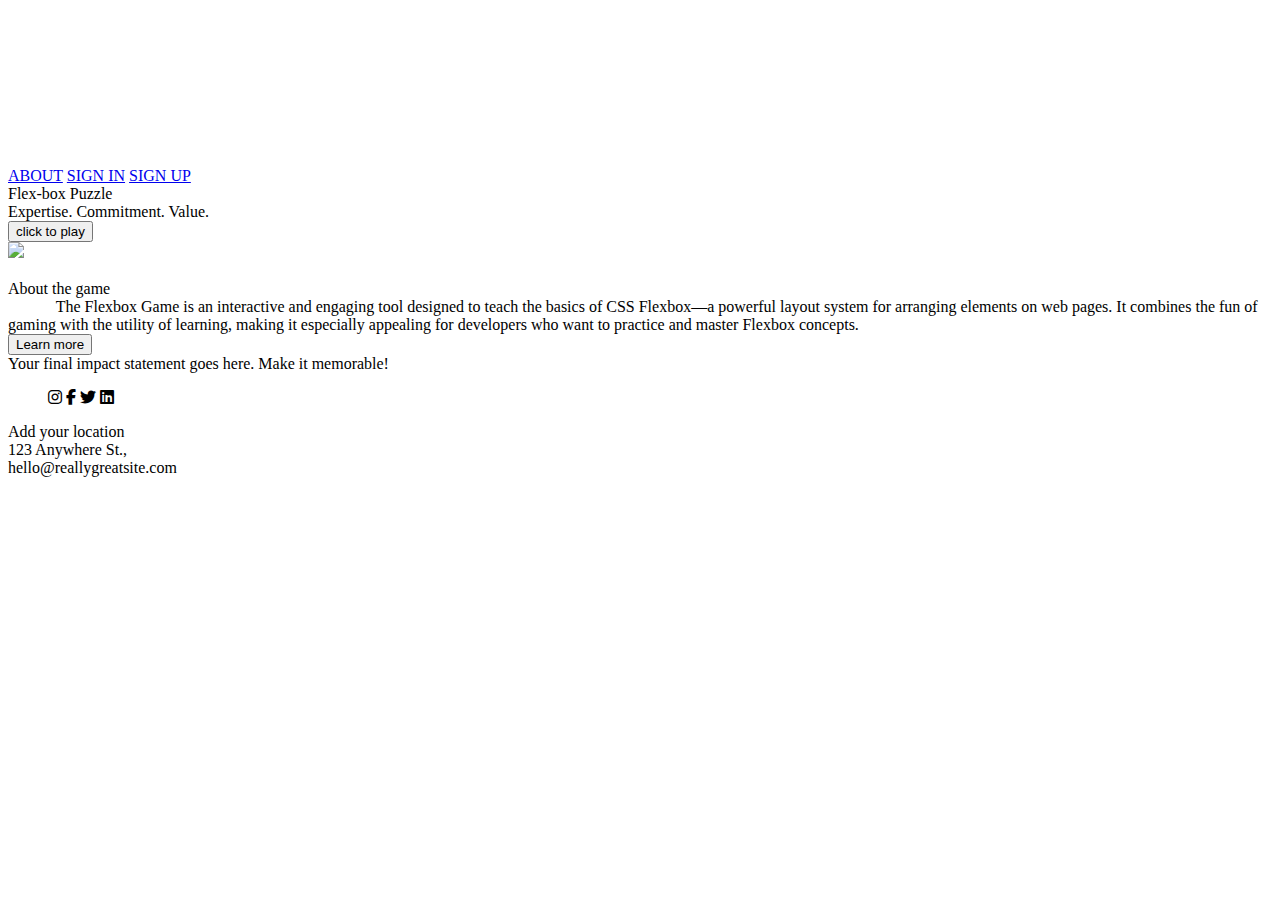
==== font_page/index.html @ 413b0c0a "folder-file names are updated" ====
<!DOCTYPE html>
<html lang="en">

<head>
    <meta charset="UTF-8">
    <meta name="viewport" content="width=device-width, initial-scale=1.0">
    <title>Flexbox Froggy</title>
    <link rel="stylesheet" href="https://cdnjs.cloudflare.com/ajax/libs/font-awesome/6.7.2/css/all.min.css"
        integrity="sha512-Evv84Mr4kqVGRNSgIGL/F/aIDqQb7xQ2vcrdIwxfjThSH8CSR7PBEakCr51Ck+w+/U6swU2Im1vVX0SVk9ABhg=="
        crossorigin="anonymous" referrerpolicy="no-referrer" />
    <link href="https://fonts.googleapis.com/css2?family=League+Spartan:wght@400;700&display=swap" rel="stylesheet">
    <link rel="stylesheet" href="/style1.css">
</head>

<body>
    <!-- navbar -->
    <section class="nav-sec">
        <nav>
            <div class="logo">
                <img src="/logo.svg" alt="Website Logo">
            </div>
            <div class="nav-links">
                <a href="#">ABOUT</a>
                <a href="#">SIGN IN</a>
                <a href="#">SIGN UP</a>
            </div>
        </nav>
    </section>

    <!-- body-1 -->
    <section class="body1">
        <div class="co">
            <div class="co0">Flex-box Puzzle</div>
            <div class="co1">Expertise. Commitment. Value.</div>
            <button>click to play</button>
        </div>
        <div class="img">
            <img src="/first.svg">
        </div>
    </section>
    <!-- body-2 -->
    <section class="body2">
        <div class="img2">
            <img src="/second.svg" alt="">
        </div>
        <div class="co-0">
            <div class="co2">About the game</div>
            <div class="co3">&nbsp; &nbsp; &nbsp; &nbsp; &nbsp; &nbsp; The Flexbox Game is an interactive and engaging
                tool designed to teach the basics of CSS Flexbox—a
                powerful layout system for arranging elements on
                web pages. It combines the fun of gaming with the
                utility of learning, making it especially appealing for
                developers who want to practice and master Flexbox
                concepts.</div>
            <button>Learn more</button>
        </div>
    </section>
    <!-- upper footer part -->
    <footer class="upper-footer">
        <section1 class="upper-footer-content1">
            <div class="upper-footer-content1-01">Your final impact statement goes
                here. Make it memorable!</div>
            <div class="upper-footer-content1-socialmedia-links">
                <ul>
                    <i class="fa-brands fa-instagram" id="social"></i>
                    <i class="fa-brands fa-facebook-f" id="social"></i>
                    <i class="fa-brands fa-twitter" id="social"></i>
                    <i class="fa-brands fa-linkedin" id="social"></i>
                </ul>
            </div>
        </section1>
        <section2 class="upper-footer-content2">
            <div >Add your location</div>
            <div >123 Anywhere St.,</div>
        </section2>
        <section3 class="upper-footer-content3">
            <div>hello@reallygreatsite.com</div>
        </section3>
    </footer>
    <!-- footer part -->
    <footer2>

    </footer2>
</body>

</html>
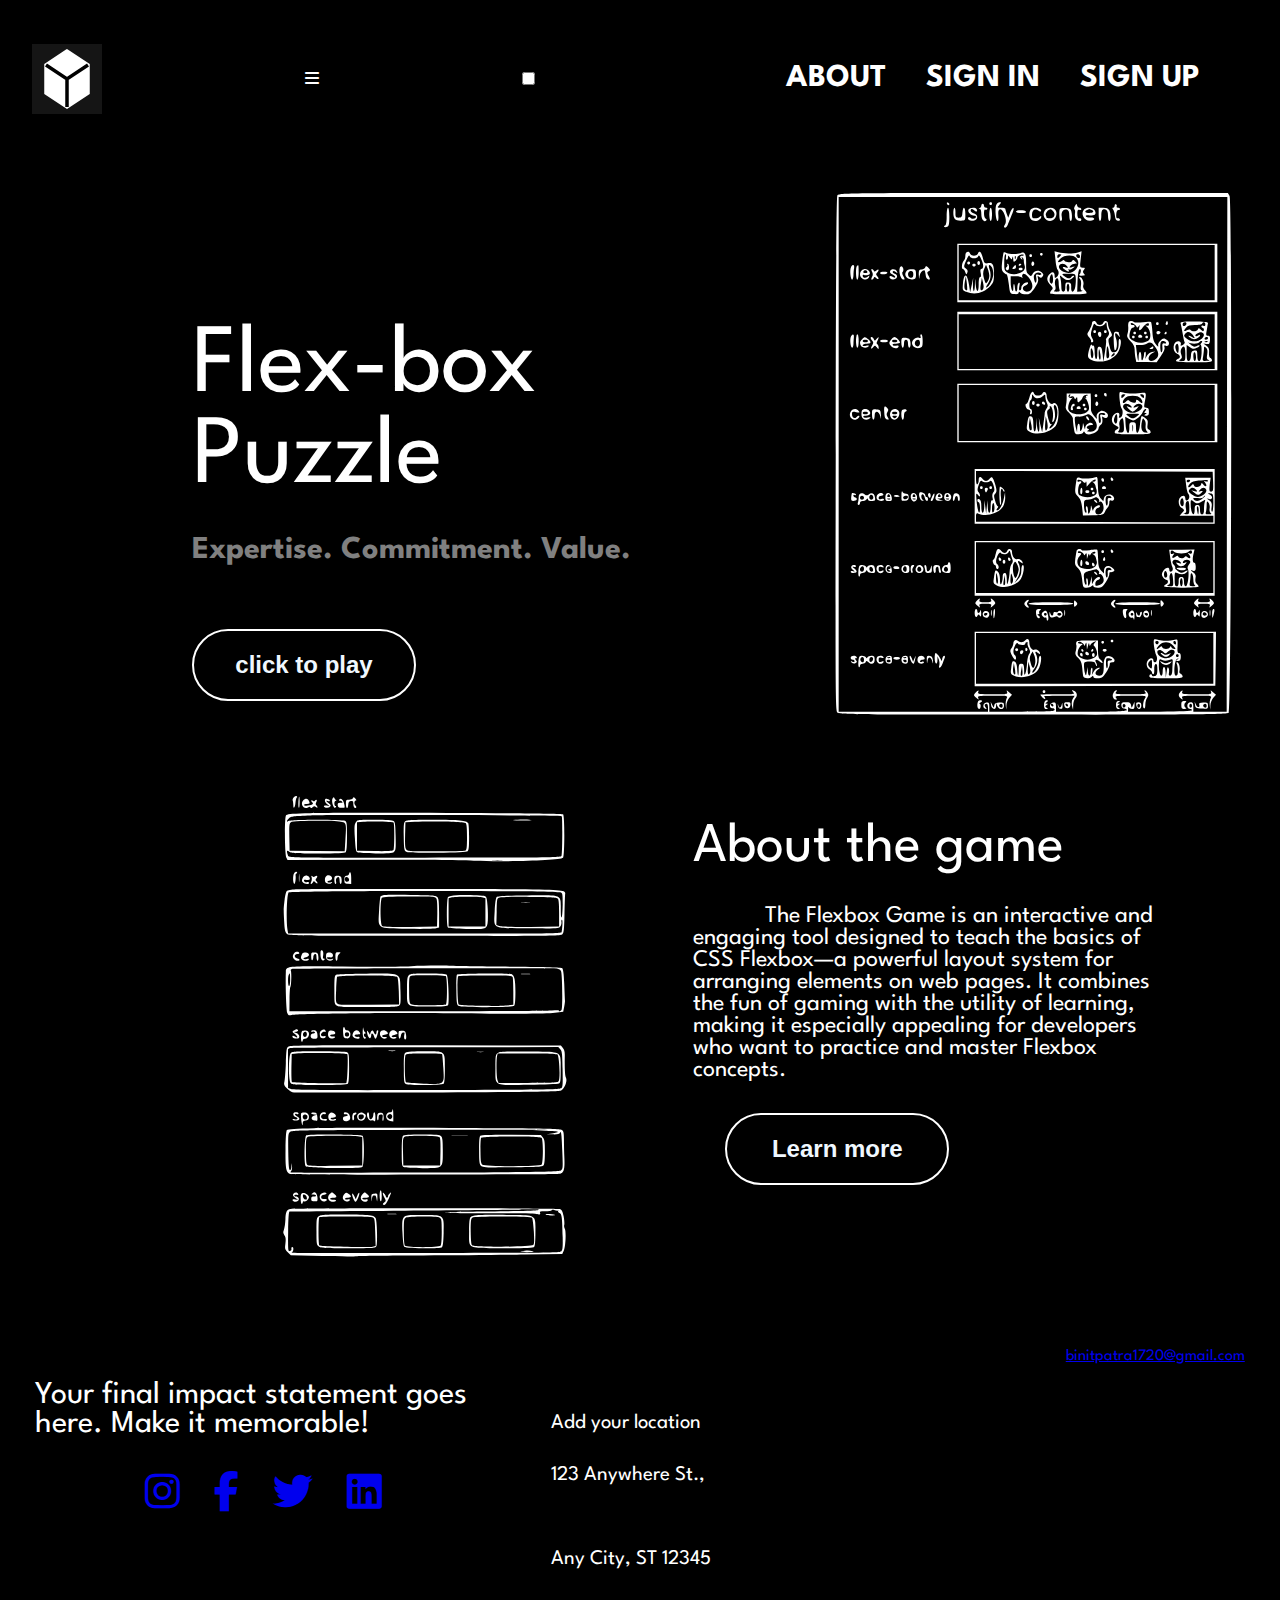
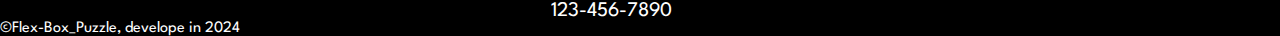
==== commit 2e832f18: "front-page-designed" ====
--- a/font_page/index.html
+++ b/font_page/index.html
@@ -9,7 +9,7 @@
         integrity="sha512-Evv84Mr4kqVGRNSgIGL/F/aIDqQb7xQ2vcrdIwxfjThSH8CSR7PBEakCr51Ck+w+/U6swU2Im1vVX0SVk9ABhg=="
         crossorigin="anonymous" referrerpolicy="no-referrer" />
     <link href="https://fonts.googleapis.com/css2?family=League+Spartan:wght@400;700&display=swap" rel="stylesheet">
-    <link rel="stylesheet" href="/style1.css">
+    <link rel="stylesheet" href="/font_page/style1.css">
 </head>
 
 <body>
@@ -17,8 +17,10 @@
     <section class="nav-sec">
         <nav>
             <div class="logo">
-                <img src="/logo.svg" alt="Website Logo">
+                <img src="/font_page/logo.svg" alt="Website Logo">
             </div>
+            <label for="toggler"><i class="fa-solid fa-bars"></i></label>
+        <input type="checkbox" id="toggler">
             <div class="nav-links">
                 <a href="#">ABOUT</a>
                 <a href="#">SIGN IN</a>
@@ -30,18 +32,18 @@
     <!-- body-1 -->
     <section class="body1">
         <div class="co">
-            <div class="co0">Flex-box Puzzle</div>
+            <div class="co0">Flex-box <span>Puzzle</span></div>
             <div class="co1">Expertise. Commitment. Value.</div>
-            <button>click to play</button>
+            <button class="body1-button">click to play</button>
         </div>
         <div class="img">
-            <img src="/first.svg">
+            <img src="/font_page/first.svg">
         </div>
     </section>
     <!-- body-2 -->
     <section class="body2">
         <div class="img2">
-            <img src="/second.svg" alt="">
+            <img src="/font_page/second.svg" alt="">
         </div>
         <div class="co-0">
             <div class="co2">About the game</div>
@@ -62,24 +64,32 @@
                 here. Make it memorable!</div>
             <div class="upper-footer-content1-socialmedia-links">
                 <ul>
-                    <i class="fa-brands fa-instagram" id="social"></i>
-                    <i class="fa-brands fa-facebook-f" id="social"></i>
-                    <i class="fa-brands fa-twitter" id="social"></i>
-                    <i class="fa-brands fa-linkedin" id="social"></i>
+                    <a href="#"><i class="fa-brands fa-instagram" id="social"></i></a>
+                    <a href="#"><i class="fa-brands fa-facebook-f" id="social"></i></a>
+                    <a href="#"><i class="fa-brands fa-twitter" id="social"></i></a>
+                    <a href="#"><i class="fa-brands fa-linkedin" id="social"></i></a>
                 </ul>
             </div>
         </section1>
         <section2 class="upper-footer-content2">
-            <div >Add your location</div>
-            <div >123 Anywhere St.,</div>
+            <div class="upper-footer-upper-content">
+                <div>Add your location</div>
+                <div>123 Anywhere St.,</div>
+            </div>
+            <div class="upper-footer-lower-content">
+                <div>Any City, ST 12345</div>
+                <div>123-456-7890</div>
+            </div>
         </section2>
         <section3 class="upper-footer-content3">
-            <div>hello@reallygreatsite.com</div>
+            <a href="binitpatra1720@gmail.com" target="blank">binitpatra1720@gmail.com</a>
         </section3>
     </footer>
     <!-- footer part -->
     <footer2>
-
+        <div>
+            <span>&copy;Flex-Box_Puzzle, develope in 2024 </span>
+        </div>
     </footer2>
 </body>
 
--- a/font_page/style1.css
+++ b/font_page/style1.css
@@ -0,0 +1,166 @@
+* {
+    margin: 0;
+    padding: 0;
+    box-sizing: border-box;
+}
+
+body {
+    background-color: black;
+    color: white;
+    font-family: 'League Spartan', sans-serif;
+}
+nav {
+    display: flex;
+    justify-content: space-between;
+    align-items: center;
+    padding: 1rem 2rem;
+}
+nav > .logo{
+    display: flex;
+    justify-content: flex-start;
+}
+.logo img {
+    background-color: black;
+}
+
+.nav-links {
+    display: flex;
+    gap: 2.5rem;
+    padding: 3rem;
+}
+
+.nav-links a {
+    text-decoration: none;
+    color: white;
+    font-size: 2rem;
+    transition: color 0.3s ease;
+    font-weight: bolder;
+}
+
+.nav-links a:hover {
+    color: #00bcd4;
+}
+
+.body1{
+    display: flex;
+    justify-content: space-evenly;
+    align-items: center;
+    padding: 3rem 0rem 5rem 10rem;
+}
+.co{
+    width: 9rem;
+}
+.co0{
+    padding: 5rem 0rem 0rem 2rem;
+    font-size: 6.125rem;
+    width: 30rem;
+}
+.co1{
+    font-size: 2rem;
+    width: 30rem;
+    padding: 2rem 0rem 2rem 2rem;
+    color: grey;
+    font-weight: bold;
+}
+
+.co button{
+    background-color: transparent;
+    border-radius: 50px;
+    font-size: 1.5rem;
+    font-weight: bold;
+    border: 2px solid white;
+    color: aliceblue;
+    width: 14rem;
+    height: 4.5rem;
+    transition: .4s linear;
+    margin: 2rem 0rem 0rem 2rem;
+}
+
+.co button:hover{
+    background-color: #00bcd4;
+    color: black;
+    border: 2px solid #00bcd4;
+}
+.img{
+    margin: -2rem 15rem 0rem 33rem;
+
+}
+.img img{
+    width: 25rem;
+    height: 35rem;
+}
+.body2{
+    display: flex;
+    justify-content: space-evenly;
+    align-items: center;
+    padding: 3rem 0rem 5rem 10rem;
+}
+
+.img2{
+    margin-top: -5rem;
+}
+.img2 img{
+    width: 20rem;
+    height: 30rem;
+    
+}
+.co-0{
+    display: flex;
+    justify-content: center;
+    flex-direction: column;
+    width: 30rem;
+    gap: 2rem;
+    margin-top: -8rem;
+}
+.co2{
+    font-size: 3.5rem;
+}
+.co3{
+    font-size: 1.5rem;
+}
+.co-0 button{
+    background-color: transparent;
+    border-radius: 50px;
+    font-size: 1.5rem;
+    font-weight: bold;
+    border: 2px solid white;
+    color: aliceblue;
+    width: 14rem;
+    height: 4.5rem;
+    transition: .4s linear;
+    margin-left: 2rem;
+}
+
+.co-0 button:hover{
+    background-color: #00bcd4;
+    color: black;
+    border: 2px solid #00bcd4;
+}
+
+.upper-footer{
+    display: flex;
+    justify-content: space-evenly;
+}
+.upper-footer-content1{
+    font-size: 2rem;
+    width: 30rem;
+}
+.upper-footer-content1 div{
+    padding-top: 2rem;
+}
+.upper-footer-content2{
+    font-size: 1.3rem;
+    width: 30rem;
+}
+.upper-footer-content2 div{
+    padding-top: 2rem;
+}
+.upper-footer-content1-socialmedia-links ul{
+    text-align: center;
+    font-size: 2.5rem;
+    margin-left: -3rem;
+}
+
+#social{
+    padding-left: 1.5rem;
+}
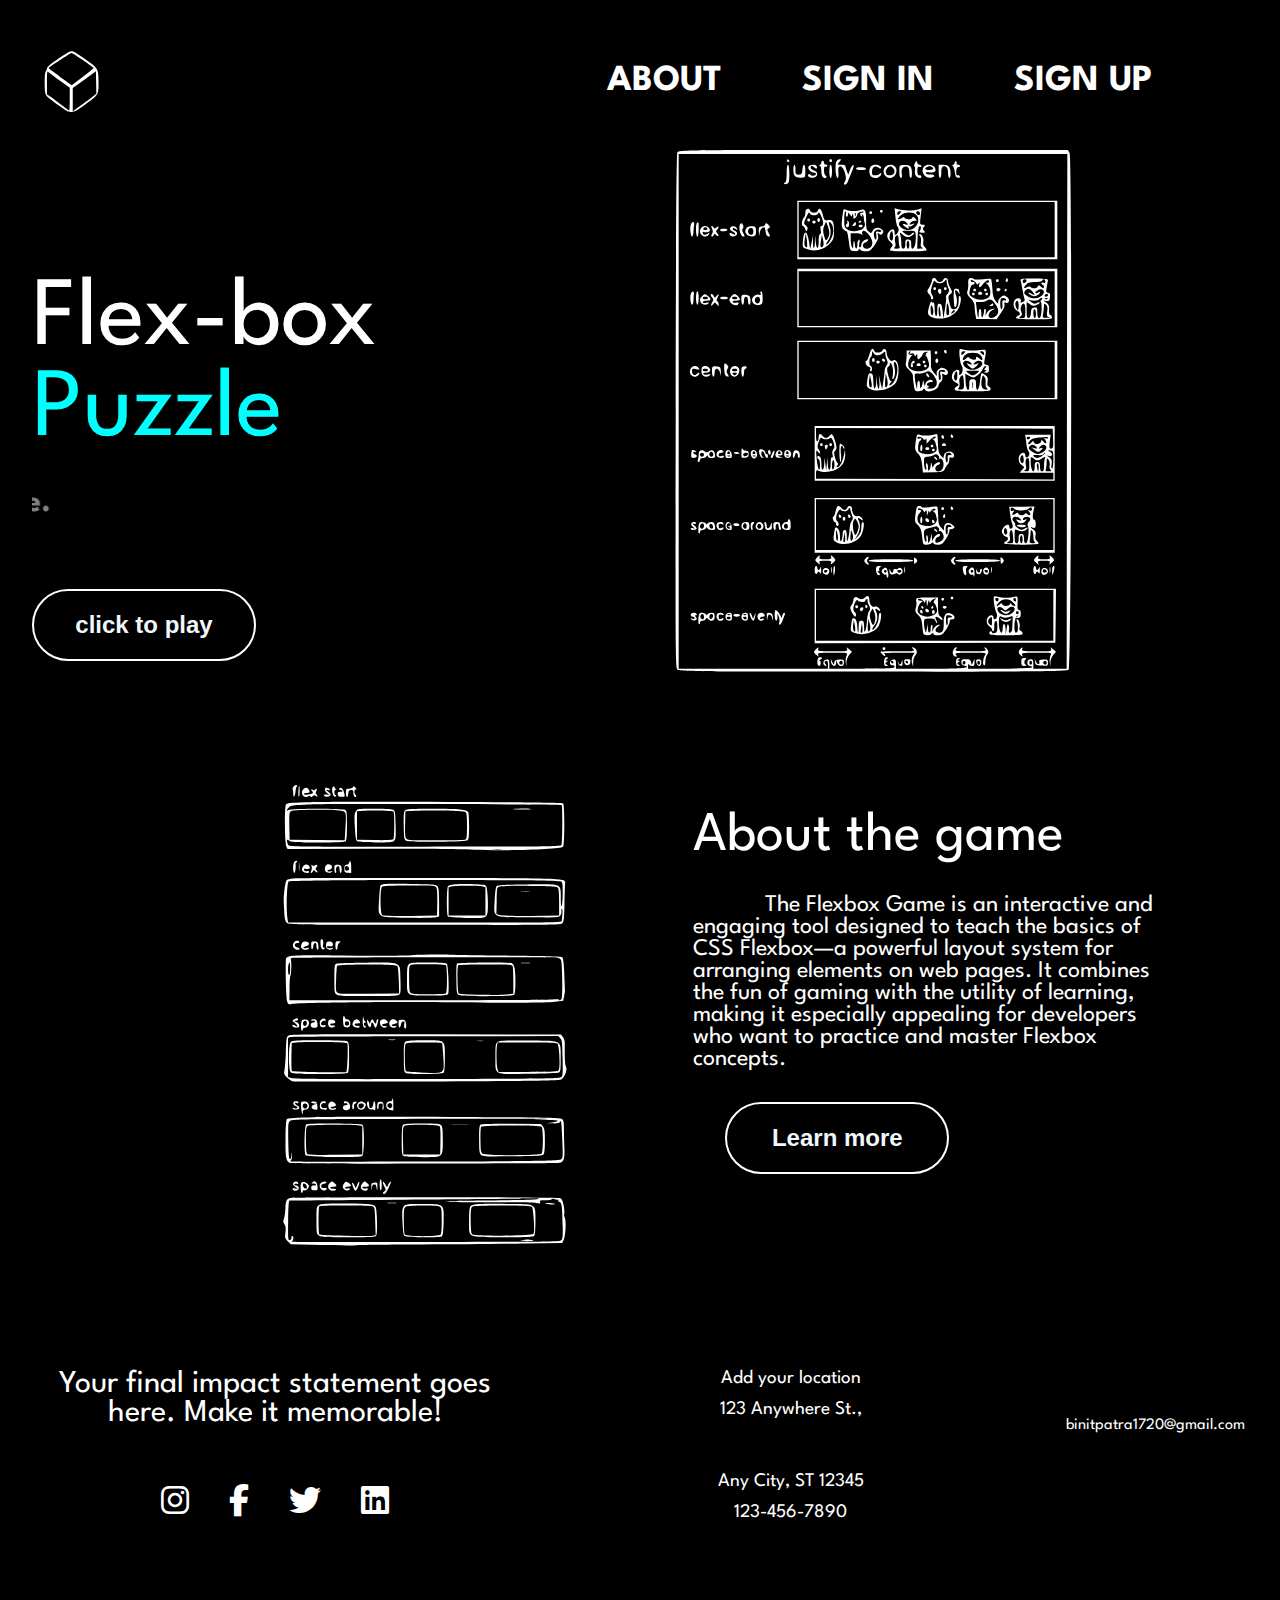
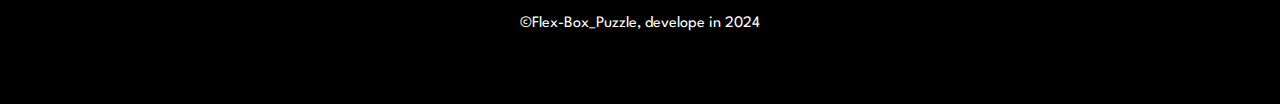
==== commit ca79c998: "animated" ====
--- a/font_page/index.html
+++ b/font_page/index.html
@@ -33,7 +33,7 @@
     <section class="body1">
         <div class="co">
             <div class="co0">Flex-box <span>Puzzle</span></div>
-            <div class="co1">Expertise. Commitment. Value.</div>
+            <div class="co1"><marquee behavior="scroll" direction="right">Expertise. Commitment. Value.</marquee></div>
             <button class="body1-button">click to play</button>
         </div>
         <div class="img">
--- a/font_page/style1.css
+++ b/font_page/style1.css
@@ -45,7 +45,7 @@
     display: flex;
     justify-content: space-evenly;
     align-items: center;
-    padding: 3rem 0rem 5rem 10rem;
+    padding-bottom: 7rem ;
 }
 .co{
     width: 9rem;
@@ -54,6 +54,9 @@
     padding: 5rem 0rem 0rem 2rem;
     font-size: 6.125rem;
     width: 30rem;
+}
+.co .co0 span{
+    color: aqua;
 }
 .co1{
     font-size: 2rem;
@@ -80,6 +83,7 @@
     background-color: #00bcd4;
     color: black;
     border: 2px solid #00bcd4;
+    cursor: pointer
 }
 .img{
     margin: -2rem 15rem 0rem 33rem;
@@ -135,6 +139,7 @@
     background-color: #00bcd4;
     color: black;
     border: 2px solid #00bcd4;
+    cursor: pointer
 }
 
 .upper-footer{
@@ -144,23 +149,168 @@
 .upper-footer-content1{
     font-size: 2rem;
     width: 30rem;
+    text-align: center;
 }
 .upper-footer-content1 div{
     padding-top: 2rem;
 }
+.upper-footer-content1-socialmedia-links ul{
+    text-align: center;
+    font-size: 2rem;
+    padding: 1.5rem 0rem;
+}
+.upper-footer-content1-socialmedia-links ul a{
+    color: white;
+}
+#social{
+    padding: 0rem 1rem;
+}
+
 .upper-footer-content2{
-    font-size: 1.3rem;
-    width: 30rem;
-}
-.upper-footer-content2 div{
-    padding-top: 2rem;
-}
-.upper-footer-content1-socialmedia-links ul{
-    text-align: center;
-    font-size: 2.5rem;
-    margin-left: -3rem;
-}
-
-#social{
-    padding-left: 1.5rem;
-}
+    font-size: 1.2rem;
+    width: 30rem;
+}
+.upper-footer-upper-content{
+    padding: 2rem 0rem .5rem 0rem;
+    text-align: center;
+}
+.upper-footer-lower-content{
+    padding: 2rem 0rem .5rem 0rem;
+    text-align: center;
+}
+.upper-footer-upper-content div,.upper-footer-lower-content div{
+    padding-bottom: .9rem;
+}
+.upper-footer-content3{
+    text-align: center;
+    padding-top: 5rem;
+}
+.upper-footer-content3 a{
+    text-decoration: none;
+    color: white;
+}
+footer2{
+    display: flex;
+    justify-content: center;
+    height: 10rem;
+    font-size: 1rem;
+    text-align: center;
+    align-items: center;
+}
+
+.nav-links{
+    display: flex;
+    gap: 2rem;
+}
+.nav-links a{
+    text-decoration: none;
+    color: white;
+    font-size: 2.3rem;
+    margin-right: 3rem;
+    font-weight: bold;
+}
+nav {
+    align-items: center;
+}
+#toggler,label {
+    display: none;
+}
+
+/* responsive designs */
+@media (max-width: 768px) {
+    .body1, .body2{
+        display: flex;
+        flex-direction: column;
+        margin-left: -15rem;
+        padding-bottom: -2rem;
+    }
+
+    .nav-links a{
+        width: max-content;
+    }
+    .co0 , .co1 , .body1-button {
+        width: max-content;
+        margin-left: -10rem;
+    }
+    .img img{
+        padding-top: 5rem;
+        margin-left: -7rem;
+    }
+    .co-0{
+        padding: 10rem 0rem 0rem 4rem;
+    }
+}
+
+@media (max-width: 480px) {
+    label {
+        display: inline-block;
+        cursor: pointer;
+        position: fixed;
+        top: 2rem;
+        right: .8rem;
+        z-index: 10;
+        width: 2.5rem;
+        height: 2rem;
+    }
+
+    label i {
+        font-size: 2.5rem;
+    }
+
+    .nav-links {
+        display: none;
+        flex-direction: column;
+        position: fixed;
+        top: 4rem;
+        right: 0;
+        background-color: #141414;
+        width: 200px;
+        gap: 1rem;
+        padding: 1rem;
+    }
+    #toggler:checked ~ .nav-links {
+        display: flex;
+    }
+
+    .nav-links a {
+        text-align: center;
+        font-size: 1.6rem;
+        padding: 1rem 2.2rem 0rem 2.2rem;
+    }
+    .co .co0{
+        font-size: 3rem ;
+        margin-left: 4rem;
+        max-width: 20rem;
+    }
+
+    .co .co1{
+        font-size: 1.5rem;
+        margin-left: .1rem;
+    }
+    .co button{
+        margin-left: 4.5rem;
+    }
+    .img img {
+        margin-left: -2rem;
+    }
+    .img2 img{
+        margin-left: 5rem;
+    }
+    .co2{
+        font-size: 3rem;
+        margin-left: 4rem;
+        max-width: 20rem;
+    }
+    .co3{
+        font-size: 1.2rem;
+        margin-left: 4rem;
+        max-width: 20rem;
+    }
+    .co-0 button{
+        margin-left: 4rem;
+    }
+    .upper-footer{
+        display: flex;
+        flex-direction: column;
+    }
+}